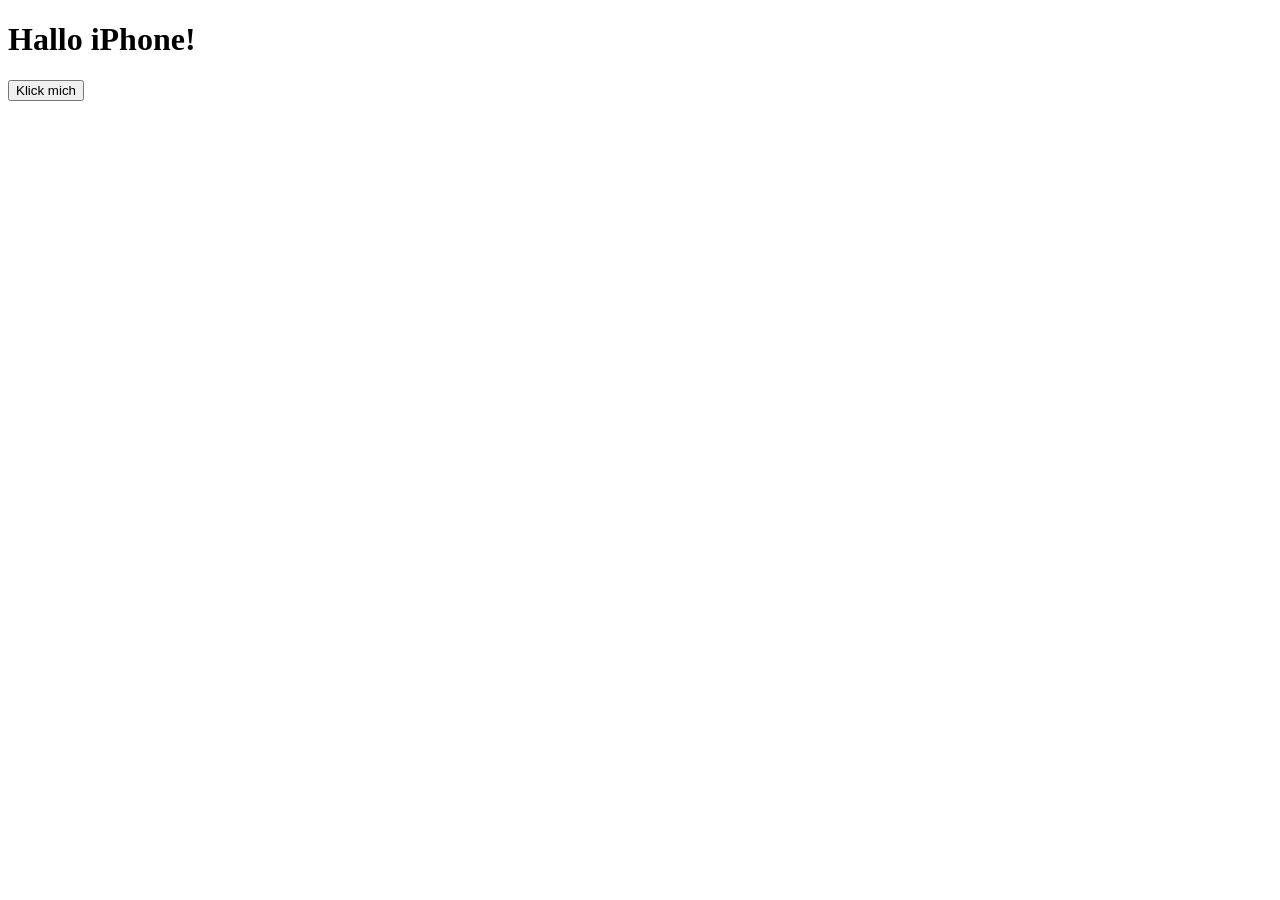
==== index.html @ c805922e "Create index.html" ====
<!DOCTYPE html>
<html>
<head>
    <title>Meine App</title>
</head>
<body>
    <h1>Hallo iPhone!</h1>
    <button onclick="test()">Klick mich</button>

    <script src="app.js"></script>
</body>
</html>
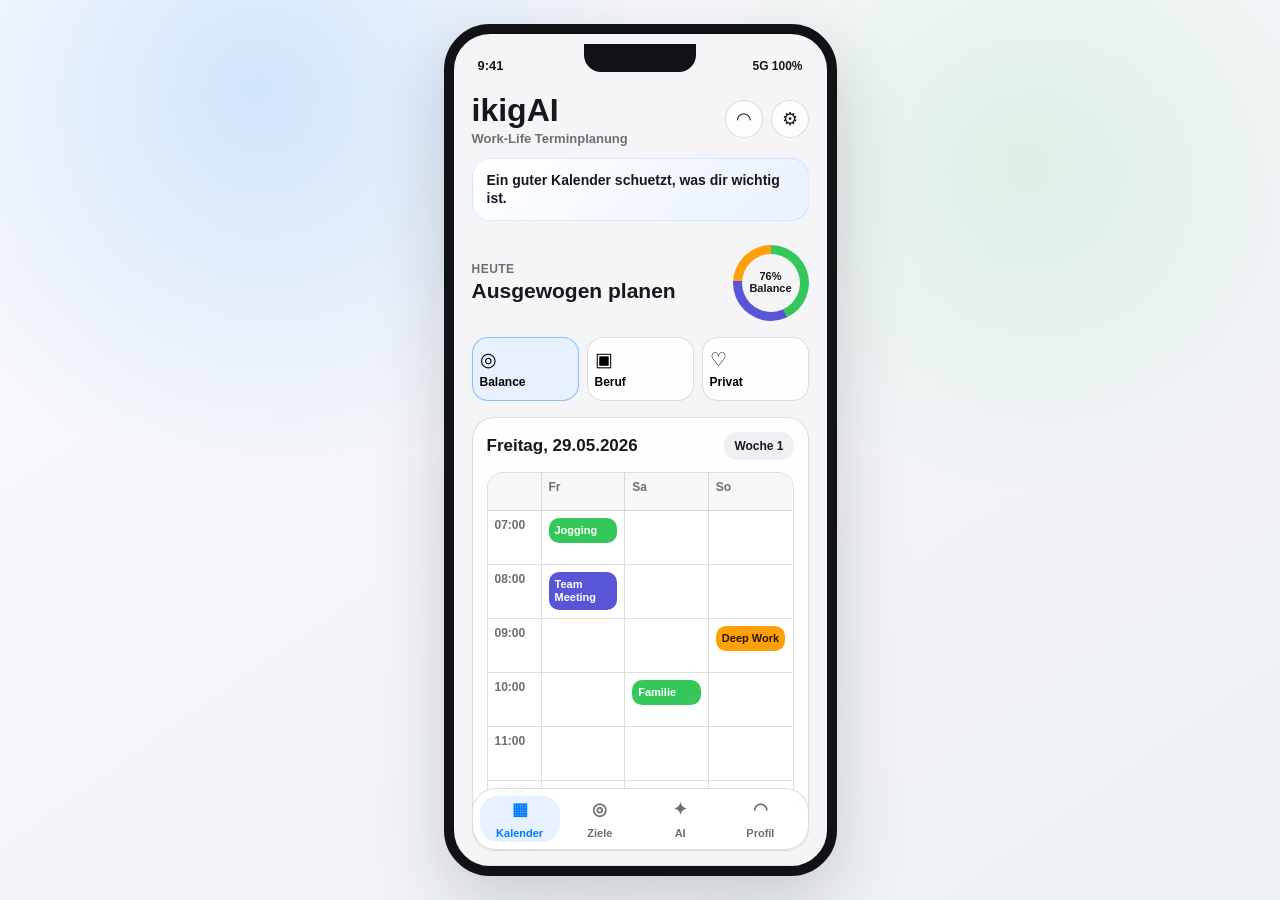
==== commit 8cece4d5: "Add files via upload" ====
--- a/index.html
+++ b/index.html
@@ -1,12 +1,25 @@
-<!DOCTYPE html>
-<html>
-<head>
-    <title>Meine App</title>
-</head>
-<body>
-    <h1>Hallo iPhone!</h1>
-    <button onclick="test()">Klick mich</button>
+<!doctype html>
+<html lang="de">
+  <head>
+    <meta charset="UTF-8" />
+    <meta name="viewport" content="width=device-width, initial-scale=1.0" />
+    <title>ikigAI Prototype</title>
+    <link rel="stylesheet" href="./styles.css" />
+  </head>
+  <body>
+    <main class="stage" aria-label="ikigAI iPhone App Prototyp">
+      <section class="phone-shell">
+        <div class="status-bar" aria-hidden="true">
+          <span>9:41</span>
+          <span class="status-icons">5G 100%</span>
+        </div>
 
-    <script src="app.js"></script>
-</body>
+        <div id="app" class="app-root"></div>
+      </section>
+    </main>
+
+    <script defer src="./src/data.js"></script>
+    <script defer src="./src/components.js"></script>
+    <script defer src="./src/app.js"></script>
+  </body>
 </html>
--- a/styles.css
+++ b/styles.css
@@ -0,0 +1,474 @@
+:root {
+  color-scheme: light;
+  --bg: #f5f5f7;
+  --surface: rgba(255, 255, 255, 0.84);
+  --surface-strong: #ffffff;
+  --ink: #17171c;
+  --muted: #6e6e73;
+  --line: rgba(60, 60, 67, 0.17);
+  --accent: #007aff;
+  --accent-soft: #e7f1ff;
+  --personal: #34c759;
+  --business: #5856d6;
+  --warning: #ff9f0a;
+  --shadow: 0 24px 70px rgba(22, 26, 36, 0.18);
+  font-family: -apple-system, BlinkMacSystemFont, "SF Pro Text", "Segoe UI", sans-serif;
+}
+
+* {
+  box-sizing: border-box;
+}
+
+body {
+  min-height: 100vh;
+  margin: 0;
+  background:
+    radial-gradient(circle at 20% 10%, rgba(0, 122, 255, 0.16), transparent 30%),
+    radial-gradient(circle at 80% 18%, rgba(52, 199, 89, 0.12), transparent 26%),
+    linear-gradient(145deg, #fbfbfd 0%, #eceff4 100%);
+  color: var(--ink);
+}
+
+button,
+input,
+select,
+textarea {
+  font: inherit;
+}
+
+button {
+  cursor: pointer;
+}
+
+.stage {
+  min-height: 100vh;
+  display: grid;
+  place-items: center;
+  padding: 24px;
+}
+
+.phone-shell {
+  width: min(100%, 393px);
+  height: min(852px, calc(100vh - 48px));
+  min-height: 720px;
+  border: 10px solid #111216;
+  border-radius: 46px;
+  background: var(--bg);
+  box-shadow: var(--shadow);
+  overflow: hidden;
+  position: relative;
+}
+
+.phone-shell::before {
+  content: "";
+  position: absolute;
+  top: 10px;
+  left: 50%;
+  width: 112px;
+  height: 28px;
+  transform: translateX(-50%);
+  background: #111216;
+  border-radius: 0 0 17px 17px;
+  z-index: 4;
+}
+
+.status-bar {
+  height: 48px;
+  display: flex;
+  justify-content: space-between;
+  align-items: end;
+  padding: 0 24px 9px;
+  font-size: 13px;
+  font-weight: 700;
+  letter-spacing: 0;
+  position: relative;
+  z-index: 5;
+}
+
+.status-icons {
+  font-size: 12px;
+}
+
+.app-root {
+  height: calc(100% - 48px);
+  display: flex;
+  flex-direction: column;
+  overflow: hidden;
+}
+
+.screen {
+  height: 100%;
+  display: flex;
+  flex-direction: column;
+}
+
+.top-area {
+  padding: 10px 18px 8px;
+}
+
+.app-header {
+  display: flex;
+  align-items: center;
+  justify-content: space-between;
+  gap: 12px;
+}
+
+.brand {
+  display: grid;
+  gap: 2px;
+}
+
+.brand-title {
+  margin: 0;
+  font-size: 32px;
+  font-weight: 800;
+  letter-spacing: 0;
+}
+
+.brand-subtitle {
+  color: var(--muted);
+  font-size: 13px;
+  font-weight: 600;
+}
+
+.header-actions {
+  display: flex;
+  gap: 8px;
+}
+
+.icon-button {
+  width: 38px;
+  height: 38px;
+  border: 1px solid var(--line);
+  border-radius: 50%;
+  background: rgba(255, 255, 255, 0.76);
+  color: var(--ink);
+  display: grid;
+  place-items: center;
+  font-size: 18px;
+  line-height: 1;
+}
+
+.quote {
+  margin-top: 12px;
+  padding: 12px 14px;
+  border-radius: 18px;
+  background: linear-gradient(135deg, rgba(255, 255, 255, 0.92), rgba(231, 241, 255, 0.9));
+  border: 1px solid rgba(0, 122, 255, 0.12);
+}
+
+.quote p {
+  margin: 0;
+  font-size: 14px;
+  line-height: 1.32;
+  font-weight: 650;
+}
+
+.content {
+  flex: 1;
+  overflow-y: auto;
+  padding: 6px 18px 88px;
+}
+
+.balance-panel {
+  display: grid;
+  grid-template-columns: 1fr auto;
+  gap: 12px;
+  align-items: center;
+  margin-top: 10px;
+}
+
+.balance-copy {
+  min-width: 0;
+}
+
+.section-kicker {
+  display: block;
+  color: var(--muted);
+  font-size: 12px;
+  font-weight: 700;
+  text-transform: uppercase;
+  letter-spacing: 0.04em;
+}
+
+.section-title {
+  margin: 3px 0 0;
+  font-size: 21px;
+  letter-spacing: 0;
+}
+
+.balance-ring {
+  width: 76px;
+  height: 76px;
+  border-radius: 50%;
+  background: conic-gradient(var(--personal) 0 43%, var(--business) 43% 76%, var(--warning) 76% 100%);
+  display: grid;
+  place-items: center;
+}
+
+.balance-ring span {
+  width: 58px;
+  height: 58px;
+  border-radius: 50%;
+  background: var(--bg);
+  display: grid;
+  place-items: center;
+  text-align: center;
+  font-size: 11px;
+  font-weight: 800;
+  line-height: 1.05;
+}
+
+.goal-strip {
+  display: grid;
+  grid-template-columns: repeat(3, 1fr);
+  gap: 8px;
+  margin: 16px 0;
+}
+
+.goal-button {
+  min-height: 64px;
+  padding: 9px 7px;
+  border: 1px solid var(--line);
+  border-radius: 16px;
+  background: var(--surface);
+  text-align: left;
+}
+
+.goal-button.is-active {
+  border-color: rgba(0, 122, 255, 0.42);
+  background: var(--accent-soft);
+}
+
+.goal-icon {
+  display: block;
+  font-size: 19px;
+}
+
+.goal-label {
+  display: block;
+  margin-top: 4px;
+  font-size: 12px;
+  font-weight: 750;
+}
+
+.panel {
+  margin-top: 14px;
+  padding: 14px;
+  border: 1px solid var(--line);
+  border-radius: 22px;
+  background: var(--surface);
+  backdrop-filter: blur(18px);
+}
+
+.panel-header {
+  display: flex;
+  justify-content: space-between;
+  align-items: center;
+  gap: 12px;
+  margin-bottom: 12px;
+}
+
+.panel-title {
+  margin: 0;
+  font-size: 17px;
+}
+
+.chip {
+  border: 0;
+  border-radius: 999px;
+  padding: 7px 10px;
+  background: #eef0f4;
+  color: var(--ink);
+  font-size: 12px;
+  font-weight: 750;
+}
+
+.calendar-grid {
+  display: grid;
+  grid-template-columns: 54px repeat(3, minmax(0, 1fr));
+  border: 1px solid var(--line);
+  border-radius: 16px;
+  overflow: hidden;
+  background: var(--surface-strong);
+}
+
+.calendar-cell {
+  min-height: 54px;
+  padding: 7px;
+  border-right: 1px solid var(--line);
+  border-bottom: 1px solid var(--line);
+  font-size: 12px;
+}
+
+.calendar-cell:nth-child(4n) {
+  border-right: 0;
+}
+
+.calendar-cell:nth-last-child(-n + 4) {
+  border-bottom: 0;
+}
+
+.calendar-head {
+  min-height: 38px;
+  background: #f7f7fa;
+  color: var(--muted);
+  font-weight: 800;
+}
+
+.time-cell {
+  color: var(--muted);
+  font-weight: 750;
+}
+
+.event {
+  display: block;
+  padding: 6px;
+  border-radius: 10px;
+  color: #fff;
+  font-size: 11px;
+  font-weight: 750;
+  line-height: 1.18;
+}
+
+.event.personal {
+  background: var(--personal);
+}
+
+.event.business {
+  background: var(--business);
+}
+
+.event.focus {
+  background: var(--warning);
+  color: #271600;
+}
+
+.appointment-form {
+  display: grid;
+  gap: 10px;
+}
+
+.field-row {
+  display: grid;
+  grid-template-columns: 1fr 1fr;
+  gap: 10px;
+}
+
+.field {
+  display: grid;
+  gap: 5px;
+}
+
+.field label {
+  color: var(--muted);
+  font-size: 12px;
+  font-weight: 700;
+}
+
+.field input,
+.field select {
+  width: 100%;
+  min-height: 42px;
+  border: 1px solid var(--line);
+  border-radius: 13px;
+  background: rgba(255, 255, 255, 0.92);
+  padding: 0 11px;
+  color: var(--ink);
+}
+
+.primary-button {
+  min-height: 46px;
+  border: 0;
+  border-radius: 15px;
+  background: var(--accent);
+  color: #fff;
+  font-weight: 800;
+}
+
+.suggestions {
+  display: grid;
+  gap: 9px;
+}
+
+.suggestion {
+  display: grid;
+  grid-template-columns: auto 1fr auto;
+  gap: 10px;
+  align-items: center;
+  padding: 10px;
+  border-radius: 16px;
+  background: var(--surface-strong);
+  border: 1px solid var(--line);
+}
+
+.suggestion-dot {
+  width: 10px;
+  height: 10px;
+  border-radius: 50%;
+}
+
+.suggestion-title {
+  display: block;
+  font-size: 13px;
+  font-weight: 800;
+}
+
+.suggestion-meta {
+  color: var(--muted);
+  font-size: 12px;
+}
+
+.bottom-nav {
+  position: absolute;
+  left: 18px;
+  right: 18px;
+  bottom: 16px;
+  height: 62px;
+  border: 1px solid var(--line);
+  border-radius: 24px;
+  background: rgba(255, 255, 255, 0.86);
+  backdrop-filter: blur(20px);
+  display: grid;
+  grid-template-columns: repeat(4, 1fr);
+  padding: 7px;
+}
+
+.nav-button {
+  border: 0;
+  border-radius: 17px;
+  background: transparent;
+  color: var(--muted);
+  display: grid;
+  place-items: center;
+  gap: 2px;
+  font-size: 11px;
+  font-weight: 750;
+}
+
+.nav-button.is-active {
+  background: var(--accent-soft);
+  color: var(--accent);
+}
+
+.nav-icon {
+  font-size: 17px;
+}
+
+@media (max-width: 450px) {
+  .stage {
+    padding: 0;
+  }
+
+  .phone-shell {
+    width: 100%;
+    height: 100vh;
+    min-height: 100vh;
+    border: 0;
+    border-radius: 0;
+  }
+
+  .phone-shell::before {
+    display: none;
+  }
+}
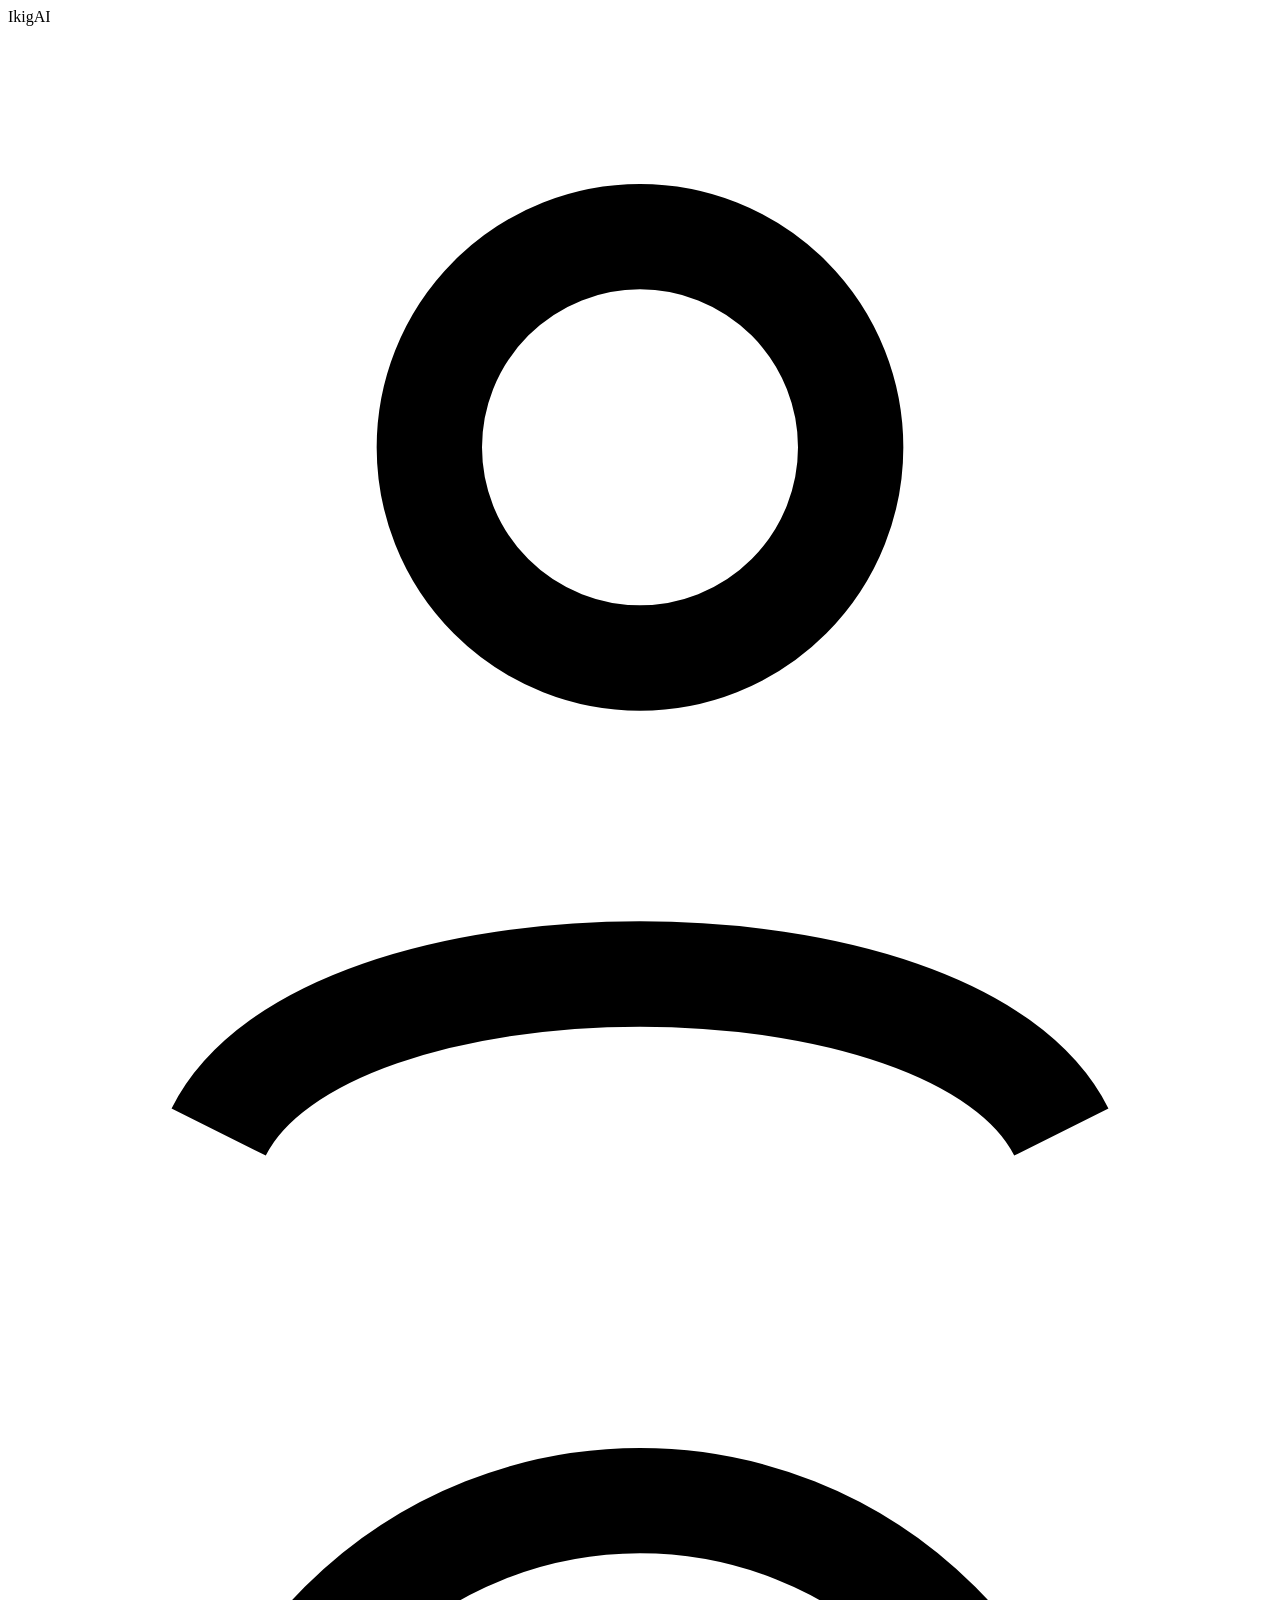
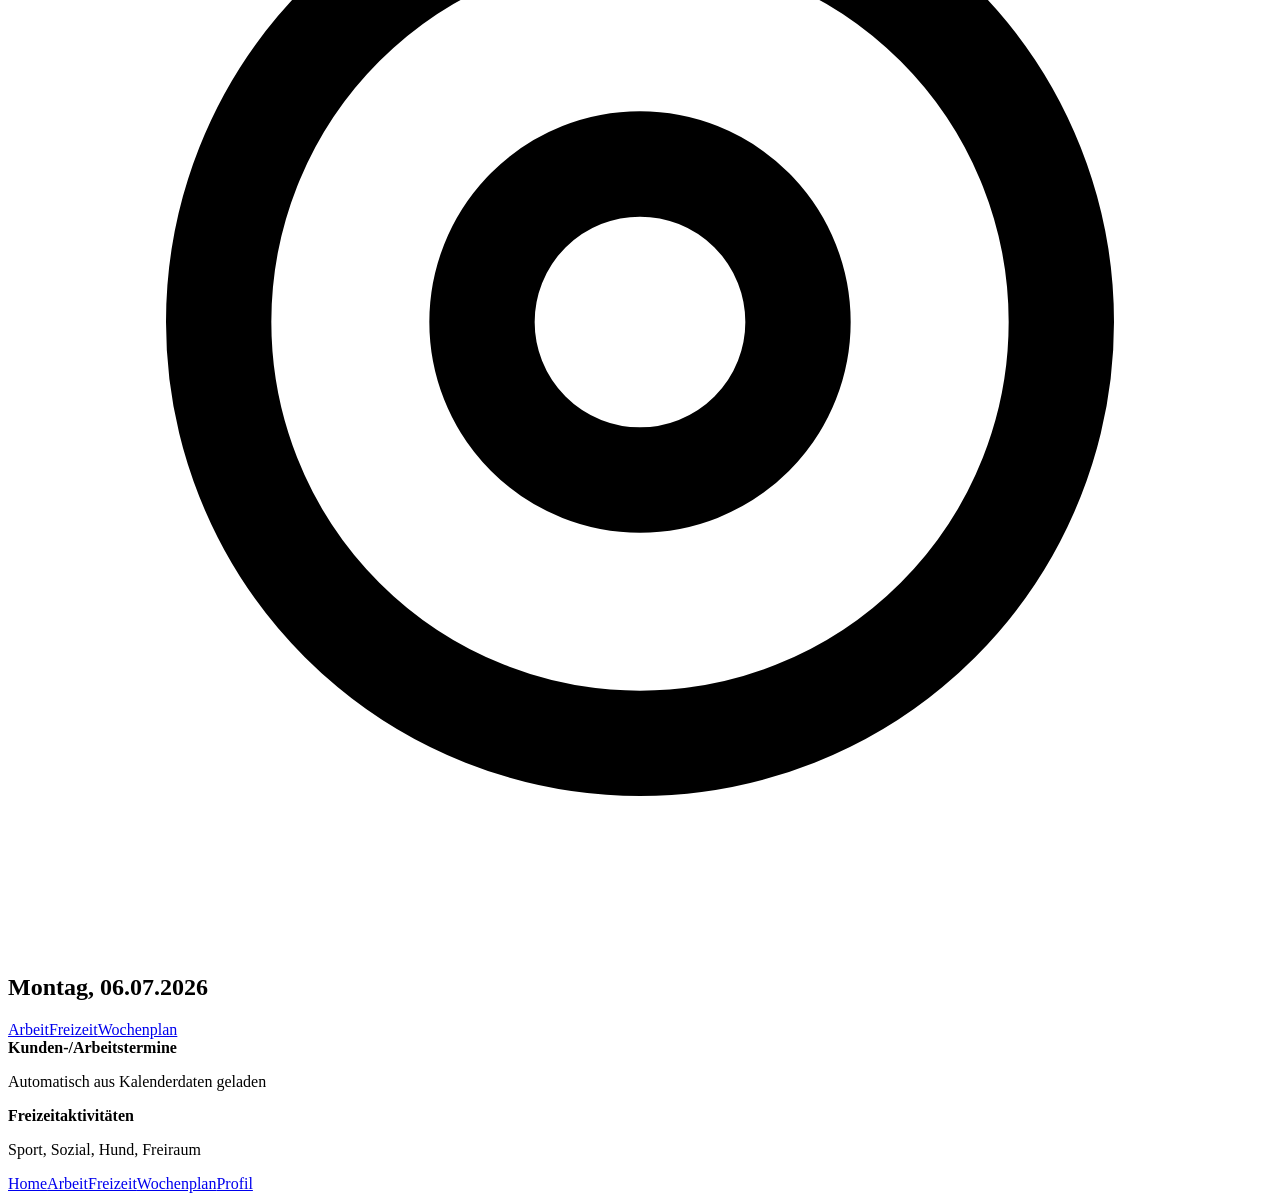
==== commit 1977260e: "Add files via upload" ====
--- a/index.html
+++ b/index.html
@@ -1,25 +1,10 @@
-<!doctype html>
-<html lang="de">
-  <head>
-    <meta charset="UTF-8" />
-    <meta name="viewport" content="width=device-width, initial-scale=1.0" />
-    <title>ikigAI Prototype</title>
-    <link rel="stylesheet" href="./styles.css" />
-  </head>
-  <body>
-    <main class="stage" aria-label="ikigAI iPhone App Prototyp">
-      <section class="phone-shell">
-        <div class="status-bar" aria-hidden="true">
-          <span>9:41</span>
-          <span class="status-icons">5G 100%</span>
-        </div>
-
-        <div id="app" class="app-root"></div>
-      </section>
-    </main>
-
-    <script defer src="./src/data.js"></script>
-    <script defer src="./src/components.js"></script>
-    <script defer src="./src/app.js"></script>
-  </body>
-</html>
+<html><head><link rel='stylesheet' href='css/style.css'></head><body><div class='app'><div class='header'><div class='logo'>IkigAI</div><div class='icons'>
+<svg viewBox='0 0 24 24'><circle cx='12' cy='8' r='4' fill='none' stroke='black' stroke-width='2'/><path d='M4 21c2-4 14-4 16 0' fill='none' stroke='black' stroke-width='2'/></svg>
+<svg viewBox='0 0 24 24'><circle cx='12' cy='12' r='3' fill='none' stroke='black' stroke-width='2'/><circle cx='12' cy='12' r='8' fill='none' stroke='black' stroke-width='2'/></svg>
+</div></div>
+<div class='section'><h2>Montag, 06.07.2026</h2>
+<div class='btnrow'><a class='btn' href='arbeit.html'>Arbeit</a><a class='btn' href='freizeit.html'>Freizeit</a><a class='btn' href='wochenplan.html'>Wochenplan</a></div>
+<div class='card work'><b>Kunden-/Arbeitstermine</b><p>Automatisch aus Kalenderdaten geladen</p></div>
+<div class='card free'><b>Freizeitaktivitäten</b><p>Sport, Sozial, Hund, Freiraum</p></div>
+</div><div class='nav'>
+<a href='index.html'>Home</a><a href='arbeit.html'>Arbeit</a><a href='freizeit.html'>Freizeit</a><a href='wochenplan.html'>Wochenplan</a><a href='profil.html'>Profil</a></div></div></body></html>
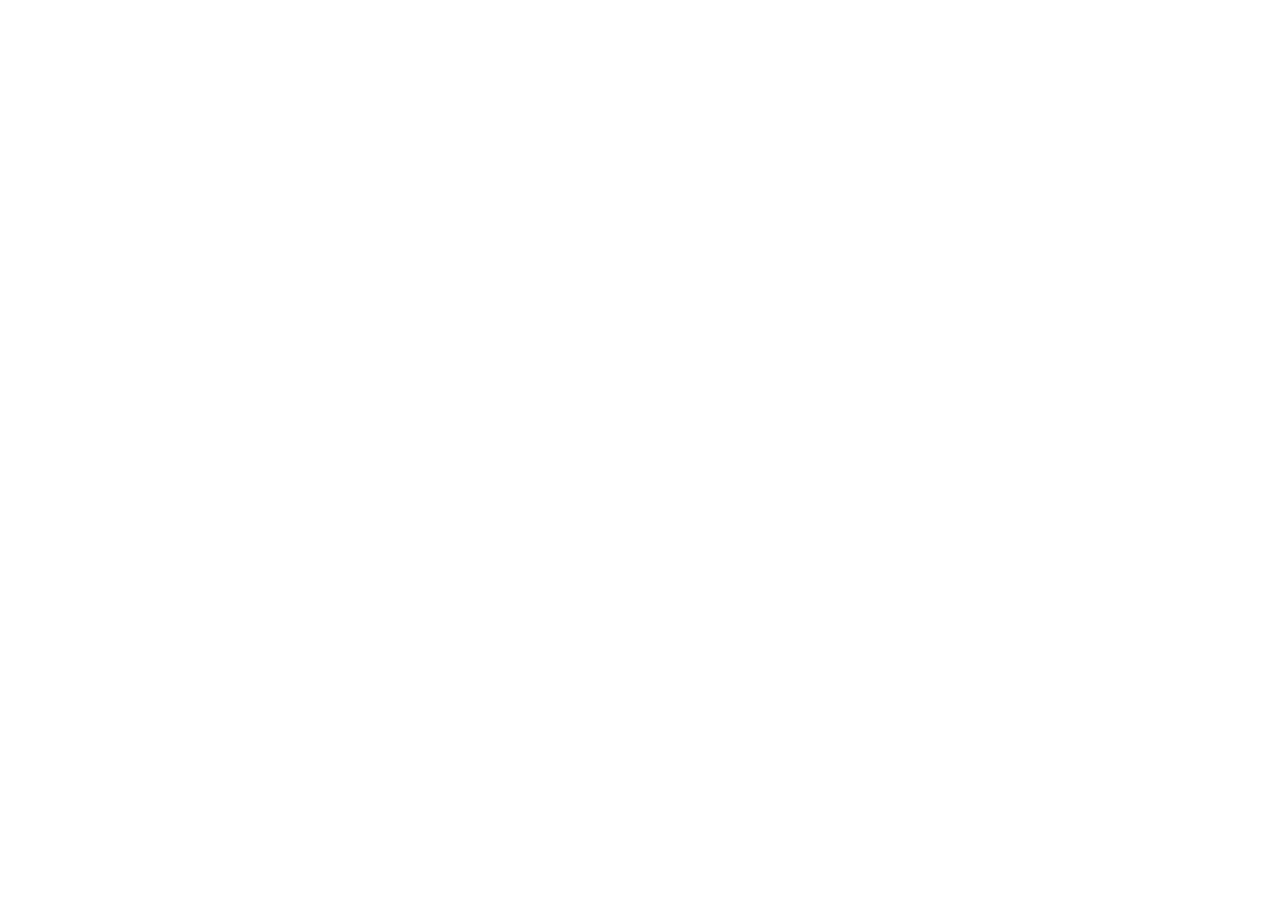
==== commit 3cfbca4b: "Add files via upload" ====
--- a/index.html
+++ b/index.html
@@ -1,10 +1,16 @@
-<html><head><link rel='stylesheet' href='css/style.css'></head><body><div class='app'><div class='header'><div class='logo'>IkigAI</div><div class='icons'>
-<svg viewBox='0 0 24 24'><circle cx='12' cy='8' r='4' fill='none' stroke='black' stroke-width='2'/><path d='M4 21c2-4 14-4 16 0' fill='none' stroke='black' stroke-width='2'/></svg>
-<svg viewBox='0 0 24 24'><circle cx='12' cy='12' r='3' fill='none' stroke='black' stroke-width='2'/><circle cx='12' cy='12' r='8' fill='none' stroke='black' stroke-width='2'/></svg>
-</div></div>
-<div class='section'><h2>Montag, 06.07.2026</h2>
-<div class='btnrow'><a class='btn' href='arbeit.html'>Arbeit</a><a class='btn' href='freizeit.html'>Freizeit</a><a class='btn' href='wochenplan.html'>Wochenplan</a></div>
-<div class='card work'><b>Kunden-/Arbeitstermine</b><p>Automatisch aus Kalenderdaten geladen</p></div>
-<div class='card free'><b>Freizeitaktivitäten</b><p>Sport, Sozial, Hund, Freiraum</p></div>
-</div><div class='nav'>
-<a href='index.html'>Home</a><a href='arbeit.html'>Arbeit</a><a href='freizeit.html'>Freizeit</a><a href='wochenplan.html'>Wochenplan</a><a href='profil.html'>Profil</a></div></div></body></html>+<!doctype html>
+<html lang="de">
+<head>
+  <meta charset="utf-8">
+  <meta name="viewport" content="width=device-width, initial-scale=1, viewport-fit=cover">
+  <title>Home · IkigAI</title>
+  <link rel="stylesheet" href="css/style.css">
+</head>
+<body>
+  <main class="app" id="app">
+    <section class="page" id="content"></section>
+  </main>
+  <script src="js/app.js"></script>
+  <script>renderHome();</script>
+</body>
+</html>
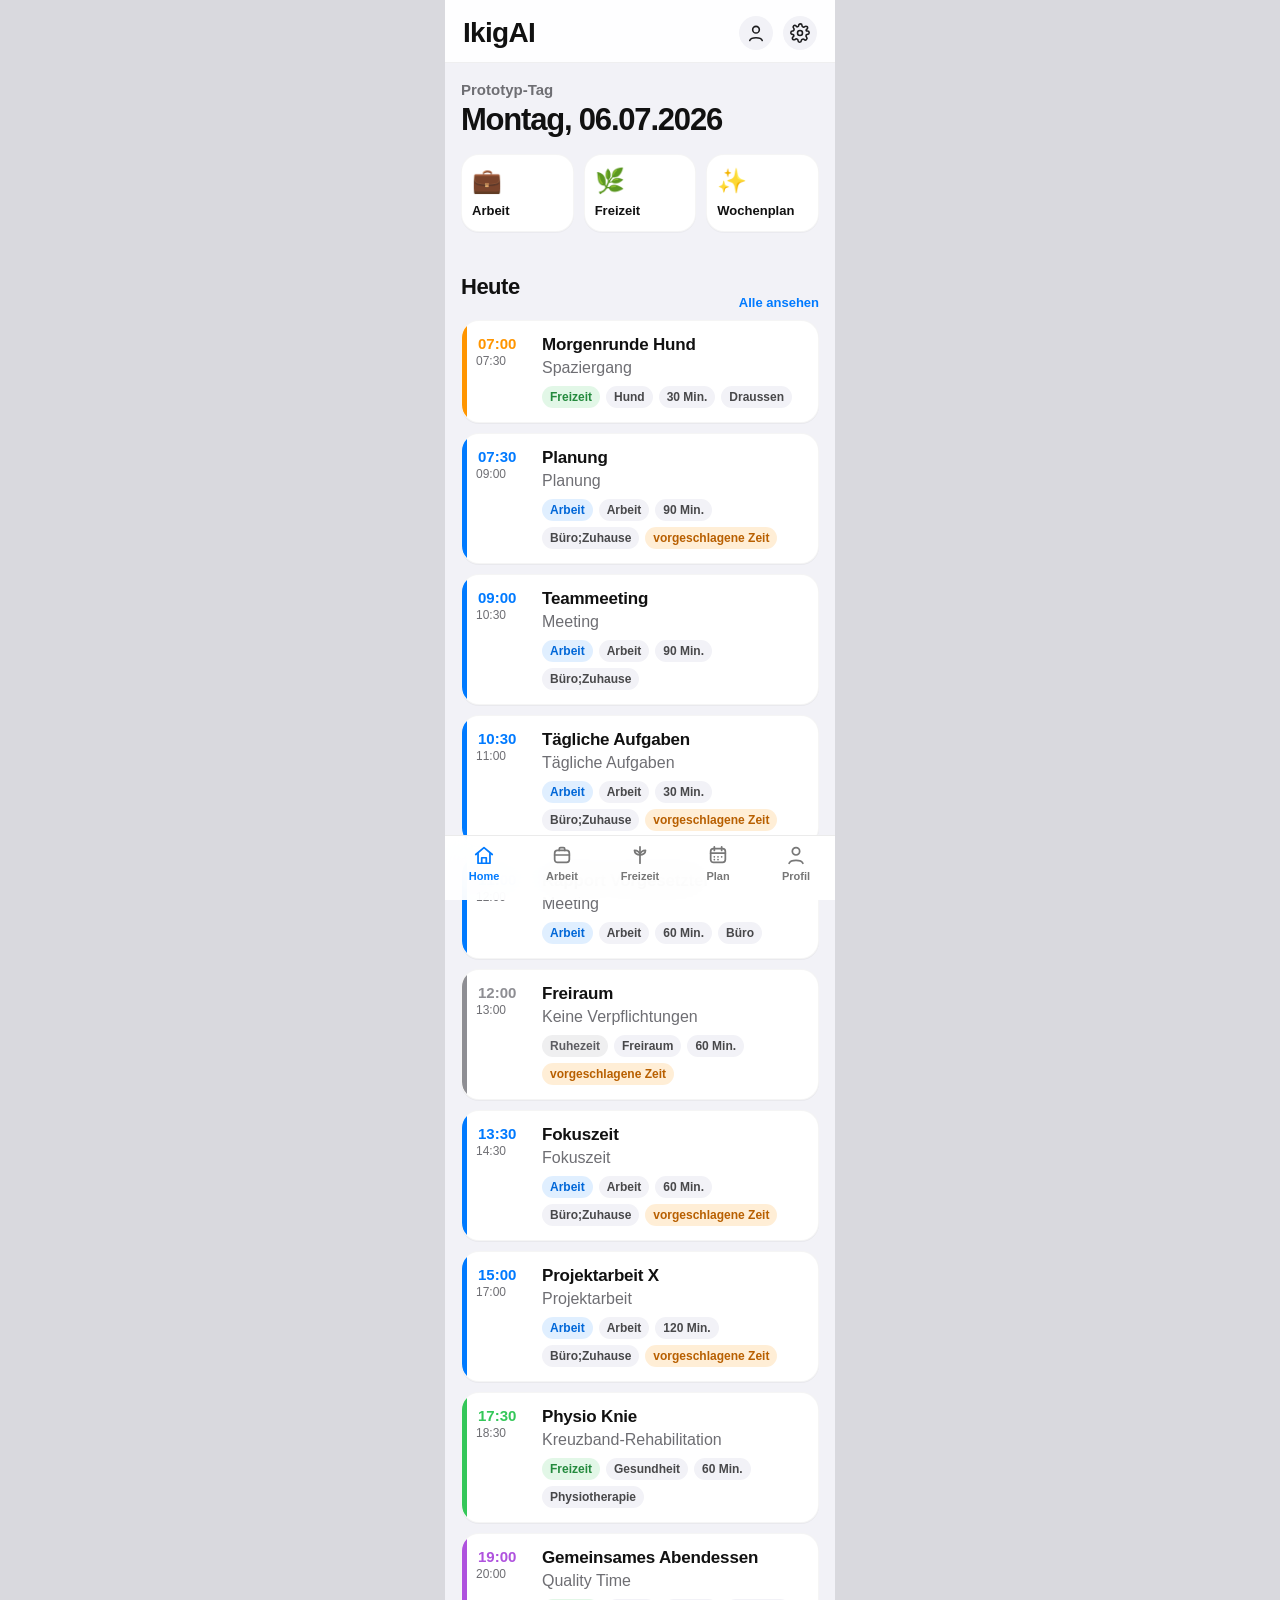
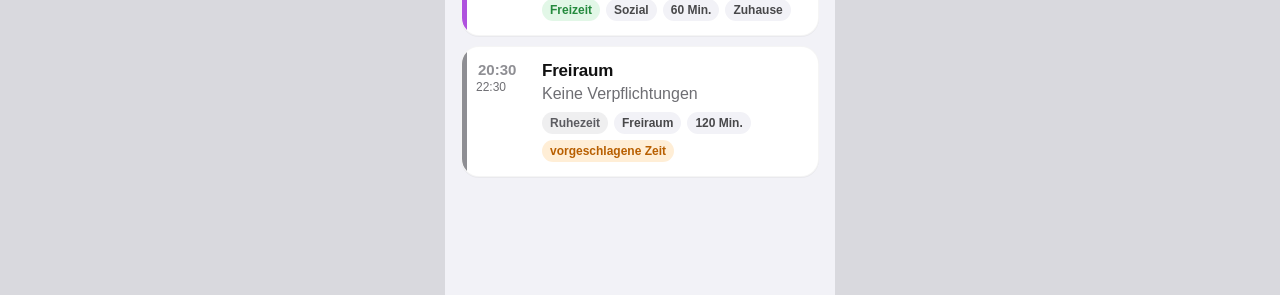
==== commit 931b3cf9: "Add files via upload" ====
--- a/index.html
+++ b/index.html
@@ -1,16 +1 @@
-<!doctype html>
-<html lang="de">
-<head>
-  <meta charset="utf-8">
-  <meta name="viewport" content="width=device-width, initial-scale=1, viewport-fit=cover">
-  <title>Home · IkigAI</title>
-  <link rel="stylesheet" href="css/style.css">
-</head>
-<body>
-  <main class="app" id="app">
-    <section class="page" id="content"></section>
-  </main>
-  <script src="js/app.js"></script>
-  <script>renderHome();</script>
-</body>
-</html>+<!doctype html><html lang="de"><head><meta charset="utf-8"><meta name="viewport" content="width=device-width, initial-scale=1, viewport-fit=cover"><title>Home · IkigAI</title><link rel="stylesheet" href="css/style.css"></head><body><main class="app" id="app"><section class="page" id="content"></section></main><script src="js/app.js"></script><script>renderHome();</script></body></html>
--- a/css/style.css
+++ b/css/style.css
@@ -0,0 +1,17 @@
+
+:root{--ios-blue:#007AFF;--ios-green:#34C759;--ios-gray:#8E8E93;--ios-bg:#F2F2F7;--ios-card:#fff;--ios-text:#111;--ios-sub:#6E6E73;--ios-line:#E5E5EA;--ios-orange:#FF9500;--ios-purple:#AF52DE}
+*{box-sizing:border-box}html,body{margin:0;min-height:100%;background:#d9d9de;font-family:-apple-system,BlinkMacSystemFont,"SF Pro Display","SF Pro Text",Arial,sans-serif;color:var(--ios-text)}body{display:flex;justify-content:center}
+.app{width:390px;max-width:100vw;min-height:100vh;background:var(--ios-bg);position:relative;overflow-x:hidden;padding-bottom:92px}
+.header{position:sticky;top:0;z-index:10;background:rgba(255,255,255,.92);backdrop-filter:blur(18px);-webkit-backdrop-filter:blur(18px);padding:16px 18px 12px;border-bottom:1px solid rgba(0,0,0,.06);display:flex;align-items:center;justify-content:space-between}
+.logo{font-size:28px;line-height:1;font-weight:800;letter-spacing:-.7px}.header-actions{display:flex;gap:10px;align-items:center}.icon-btn{width:34px;height:34px;border-radius:50%;background:#F2F2F7;display:grid;place-items:center;color:#1c1c1e;text-decoration:none;border:0}.icon-btn svg{width:20px;height:20px;stroke:currentColor;fill:none;stroke-width:1.9;stroke-linecap:round;stroke-linejoin:round}
+.page{padding:16px}.hero-date{font-size:15px;color:var(--ios-sub);font-weight:600;margin:2px 0 4px}h1{font-size:31px;letter-spacing:-1.2px;margin:0 0 16px}h2{font-size:22px;letter-spacing:-.5px;margin:22px 0 10px}h3{font-size:17px;margin:0 0 6px}p{margin:0;color:var(--ios-sub)}
+.quick-actions{display:grid;grid-template-columns:repeat(3,1fr);gap:10px;margin:16px 0}.primary-tile{background:var(--ios-card);border-radius:18px;padding:12px 10px;text-decoration:none;color:var(--ios-text);box-shadow:0 1px 0 rgba(0,0,0,.03);border:1px solid rgba(0,0,0,.04)}.primary-tile span{display:block;font-size:24px;margin-bottom:6px}.primary-tile b{font-size:13px}
+.card{background:var(--ios-card);border-radius:18px;padding:14px;margin-bottom:10px;box-shadow:0 1px 0 rgba(0,0,0,.04);border:1px solid rgba(0,0,0,.04)}
+.event-card{display:grid;grid-template-columns:54px 1fr;gap:12px;position:relative;overflow:hidden}.event-card:before{content:"";position:absolute;left:0;top:0;bottom:0;width:5px;background:var(--accent,var(--ios-blue))}
+.event-time{font-weight:700;font-size:15px;color:var(--accent,var(--ios-blue));padding-left:2px}.event-end{font-size:12px;color:var(--ios-sub);margin-top:2px}.event-title{font-size:17px;font-weight:700;letter-spacing:-.2px;margin-bottom:4px}.event-meta{display:flex;flex-wrap:wrap;gap:6px;margin-top:9px}
+.pill{display:inline-flex;align-items:center;border-radius:999px;padding:4px 8px;background:#F2F2F7;font-size:12px;color:#48484A;font-weight:600}.pill.work{background:rgba(0,122,255,.12);color:#0067D8}.pill.free{background:rgba(52,199,89,.14);color:#248A3D}.pill.rest{background:rgba(142,142,147,.14);color:#5c5c61}.pill.suggested{background:rgba(255,149,0,.16);color:#B85F00}
+.empty{padding:24px;text-align:center;color:var(--ios-sub)}.section-head{display:flex;align-items:end;justify-content:space-between;margin:20px 0 10px}.small-link{font-size:13px;color:var(--ios-blue);text-decoration:none;font-weight:700}
+.score-card{border-radius:24px;padding:18px;background:linear-gradient(145deg,#007AFF,#51A9FF);color:#fff;margin-bottom:14px;box-shadow:0 10px 24px rgba(0,122,255,.22)}.score-number{font-size:48px;font-weight:800;letter-spacing:-2px;margin:6px 0 2px}.score-grid{display:grid;grid-template-columns:1fr 1fr;gap:10px;margin-top:14px}.metric{background:rgba(255,255,255,.18);border-radius:16px;padding:10px}.metric b{display:block;font-size:20px;margin-bottom:2px}.metric span{font-size:12px;opacity:.88}.insight{display:flex;gap:10px;align-items:flex-start}.check{width:22px;height:22px;border-radius:50%;background:rgba(52,199,89,.14);color:var(--ios-green);display:grid;place-items:center;font-weight:800;flex:0 0 auto}
+.day-block{margin-bottom:18px}.day-title{font-size:19px;font-weight:800;letter-spacing:-.3px;margin:12px 0 8px}
+.nav{position:fixed;bottom:0;width:390px;max-width:100vw;z-index:20;background:rgba(255,255,255,.94);backdrop-filter:blur(18px);-webkit-backdrop-filter:blur(18px);display:grid;grid-template-columns:repeat(5,1fr);border-top:1px solid rgba(0,0,0,.08);padding:8px 0 18px}.nav a{font-size:11px;text-decoration:none;color:#777;text-align:center;font-weight:600}.nav svg{display:block;margin:0 auto 4px;width:22px;height:22px;stroke:currentColor;fill:none;stroke-width:1.9;stroke-linecap:round;stroke-linejoin:round}.nav a.active{color:var(--ios-blue)}
+.form-card input,.form-card select{width:100%;height:42px;border:1px solid var(--ios-line);border-radius:12px;padding:0 12px;margin:6px 0 10px;font-size:15px;background:#fff}.add-btn{width:100%;height:44px;border-radius:14px;border:0;background:var(--ios-blue);color:#fff;font-weight:800;font-size:15px}.list-row{display:flex;align-items:center;justify-content:space-between;border-top:1px solid var(--ios-line);padding:11px 0}.list-row:first-child{border-top:0}.status-btn{border:0;background:#F2F2F7;border-radius:999px;padding:7px 10px;font-weight:700;color:var(--ios-blue)}
